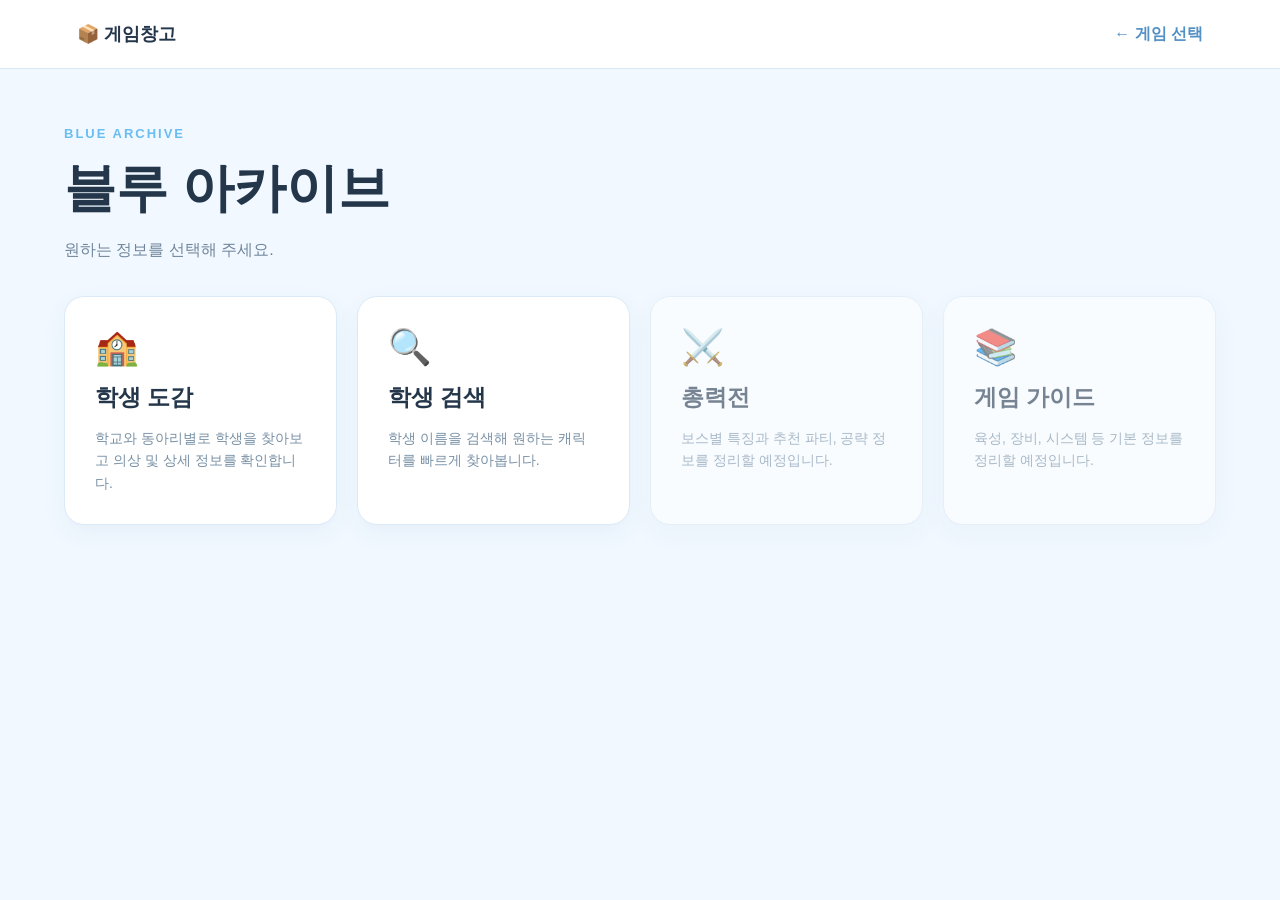
==== games/bluearchive.html @ ee07b594 "Create bluearchive.html" ====
<!DOCTYPE html>
<html lang="ko">
<head>
  <meta charset="UTF-8">
  <meta name="viewport" content="width=device-width, initial-scale=1.0">
  <title>블루 아카이브 | 게임창고</title>

  <style>
    * {
      box-sizing: border-box;
    }

    body {
      margin: 0;
      min-height: 100vh;
      font-family: "Pretendard", "Malgun Gothic", sans-serif;
      color: #24364a;
      background: #f1f8ff;
    }

    header {
      display: flex;
      justify-content: space-between;
      align-items: center;
      padding: 22px 6%;
      background: white;
      border-bottom: 1px solid #dbe8f5;
    }

    .site-name {
      font-size: 18px;
      font-weight: 800;
      color: #24364a;
      text-decoration: none;
    }

    .back-button {
      color: #528fc4;
      text-decoration: none;
      font-weight: 600;
    }

    main {
      max-width: 1200px;
      margin: 0 auto;
      padding: 55px 24px;
    }

    .page-title {
      margin-bottom: 35px;
    }

    .page-title span {
      color: #69bdf1;
      font-weight: 700;
      letter-spacing: 2px;
      font-size: 13px;
    }

    .page-title h1 {
      font-size: clamp(32px, 5vw, 52px);
      margin: 12px 0;
    }

    .page-title p {
      color: #71869b;
    }

    .menu-grid {
      display: grid;
      grid-template-columns:
        repeat(auto-fit, minmax(230px, 1fr));
      gap: 20px;
    }

    .menu-card {
      display: flex;
      flex-direction: column;
      gap: 14px;
      padding: 30px;
      min-height: 200px;
      border-radius: 20px;
      background: white;
      border: 1px solid #dceaf7;
      box-shadow: 0 8px 25px rgba(49, 110, 160, 0.06);
      text-decoration: none;
      color: inherit;
      transition: transform 0.25s, box-shadow 0.25s;
    }

    .menu-card:hover {
      transform: translateY(-5px);
      box-shadow: 0 15px 35px rgba(49, 110, 160, 0.14);
    }

    .menu-icon {
      font-size: 35px;
    }

    .menu-card h2 {
      margin: 0;
      font-size: 23px;
    }

    .menu-card p {
      margin: 0;
      line-height: 1.6;
      color: #7890a5;
      font-size: 14px;
    }

    .menu-card.disabled {
      opacity: 0.6;
      cursor: default;
    }

    .menu-card.disabled:hover {
      transform: none;
      box-shadow: 0 8px 25px rgba(49, 110, 160, 0.06);
    }

    @media (max-width: 600px) {
      header {
        padding: 18px 22px;
      }

      main {
        padding: 35px 20px;
      }
    }
  </style>
</head>

<body>

  <header>
    <a class="site-name" href="../index.html">
      📦 게임창고
    </a>

    <a class="back-button" href="../index.html">
      ← 게임 선택
    </a>
  </header>

  <main>

    <div class="page-title">
      <span>BLUE ARCHIVE</span>
      <h1>블루 아카이브</h1>
      <p>원하는 정보를 선택해 주세요.</p>
    </div>

    <section class="menu-grid">

      <a class="menu-card" href="schools.html">
        <div class="menu-icon">🏫</div>
        <h2>학생 도감</h2>
        <p>
          학교와 동아리별로 학생을 찾아보고
          의상 및 상세 정보를 확인합니다.
        </p>
      </a>

      <a class="menu-card" href="students.html">
        <div class="menu-icon">🔍</div>
        <h2>학생 검색</h2>
        <p>
          학생 이름을 검색해 원하는
          캐릭터를 빠르게 찾아봅니다.
        </p>
      </a>

      <div class="menu-card disabled">
        <div class="menu-icon">⚔️</div>
        <h2>총력전</h2>
        <p>
          보스별 특징과 추천 파티,
          공략 정보를 정리할 예정입니다.
        </p>
      </div>

      <div class="menu-card disabled">
        <div class="menu-icon">📚</div>
        <h2>게임 가이드</h2>
        <p>
          육성, 장비, 시스템 등
          기본 정보를 정리할 예정입니다.
        </p>
      </div>

    </section>

  </main>

</body>
</html>
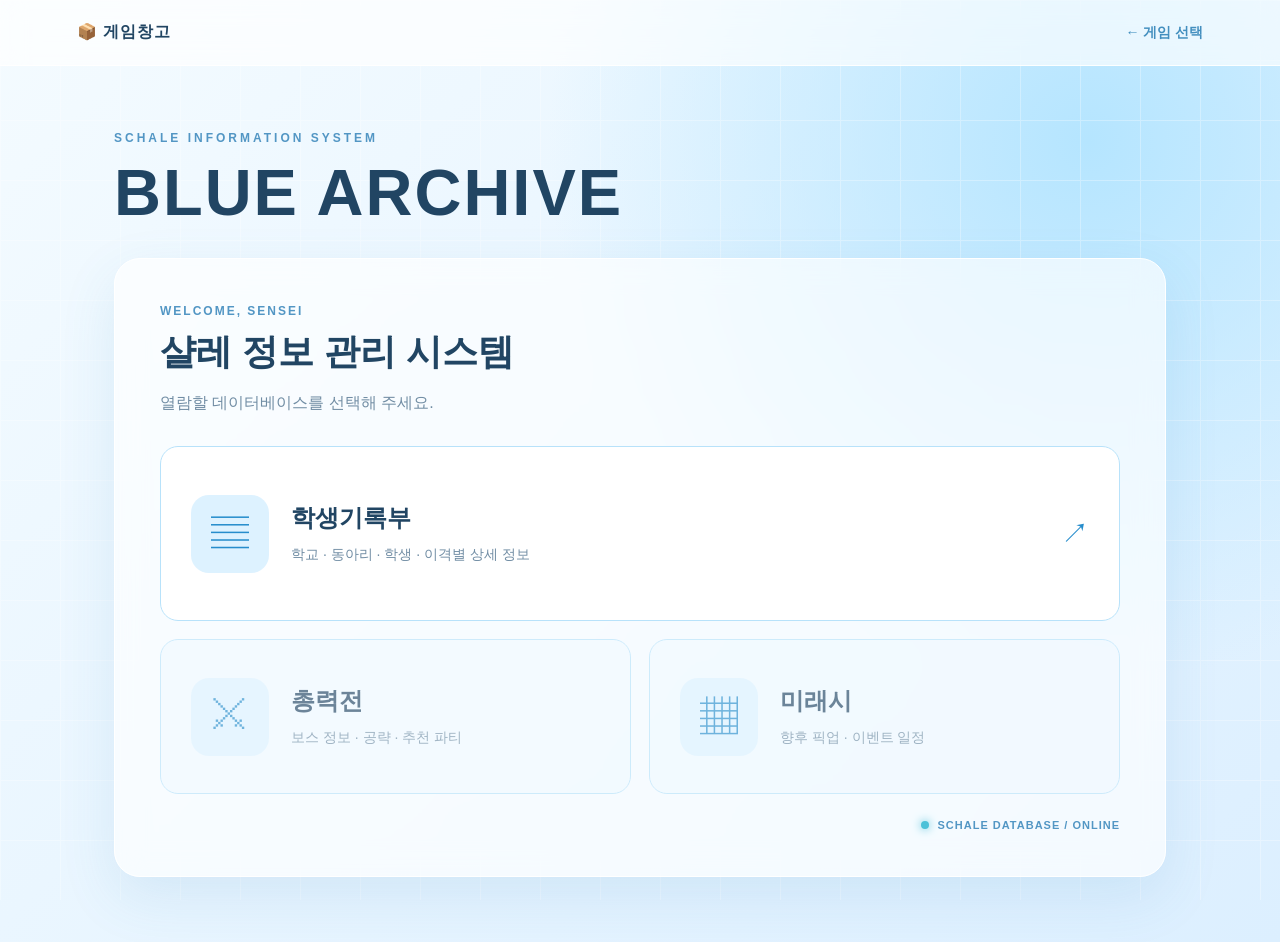
==== commit f929a3e8: "Update bluearchive.html" ====
--- a/games/bluearchive.html
+++ b/games/bluearchive.html
@@ -7,192 +7,262 @@
   <title>블루 아카이브 | 게임창고</title>
 
   <style>
-    * {
-      box-sizing: border-box;
-    }
+    * { box-sizing: border-box; }
 
     body {
       margin: 0;
       min-height: 100vh;
       font-family: "Pretendard", "Malgun Gothic", sans-serif;
-      color: #24364a;
-      background: #f1f8ff;
-    }
+      color: #214563;
+      background:
+        radial-gradient(circle at 85% 15%, #b5e5ff 0%, transparent 40%),
+        linear-gradient(135deg, #f4fbff, #dcefff);
+    }
+
+    body::before {
+      content: "";
+      position: fixed;
+      inset: 0;
+      pointer-events: none;
+      opacity: .3;
+      background-image:
+        linear-gradient(#fff 1px, transparent 1px),
+        linear-gradient(90deg, #fff 1px, transparent 1px);
+      background-size: 60px 60px;
+    }
+
+    a { text-decoration: none; color: inherit; }
 
     header {
-      display: flex;
+      position: relative;
+      display: flex;
+      align-items: center;
       justify-content: space-between;
-      align-items: center;
       padding: 22px 6%;
-      background: white;
-      border-bottom: 1px solid #dbe8f5;
+      background: rgba(255,255,255,.65);
+      border-bottom: 1px solid rgba(255,255,255,.9);
+      backdrop-filter: blur(12px);
     }
 
     .site-name {
-      font-size: 18px;
       font-weight: 800;
-      color: #24364a;
-      text-decoration: none;
+      letter-spacing: 1px;
     }
 
     .back-button {
-      color: #528fc4;
-      text-decoration: none;
-      font-weight: 600;
+      color: #438fbf;
+      font-size: 14px;
+      font-weight: 700;
     }
 
     main {
-      max-width: 1200px;
+      position: relative;
+      width: min(1100px, 100%);
+      min-height: calc(100vh - 72px);
       margin: 0 auto;
-      padding: 55px 24px;
-    }
-
-    .page-title {
-      margin-bottom: 35px;
-    }
-
-    .page-title span {
-      color: #69bdf1;
-      font-weight: 700;
+      padding: 65px 24px;
+      display: flex;
+      flex-direction: column;
+      justify-content: center;
+    }
+
+    .system-label {
+      color: #5296c4;
+      font-size: 12px;
+      font-weight: 800;
+      letter-spacing: 3px;
+    }
+
+    .game-title {
+      margin: 10px 0 28px;
+      font-size: clamp(36px, 6vw, 65px);
       letter-spacing: 2px;
-      font-size: 13px;
-    }
-
-    .page-title h1 {
-      font-size: clamp(32px, 5vw, 52px);
-      margin: 12px 0;
-    }
-
-    .page-title p {
-      color: #71869b;
+    }
+
+    .dashboard {
+      padding: clamp(24px, 4vw, 45px);
+      background: rgba(255,255,255,.65);
+      border: 1px solid white;
+      border-radius: 26px;
+      box-shadow: 0 20px 55px rgba(61,136,190,.12);
+      backdrop-filter: blur(15px);
+    }
+
+    .welcome {
+      color: #5296c4;
+      font-size: 12px;
+      font-weight: 800;
+      letter-spacing: 2px;
+    }
+
+    .dashboard h2 {
+      margin: 10px 0;
+      font-size: clamp(24px, 4vw, 36px);
+    }
+
+    .description {
+      color: #718da4;
+      margin-bottom: 32px;
     }
 
     .menu-grid {
       display: grid;
-      grid-template-columns:
-        repeat(auto-fit, minmax(230px, 1fr));
-      gap: 20px;
+      grid-template-columns: repeat(2, minmax(0,1fr));
+      gap: 18px;
     }
 
     .menu-card {
-      display: flex;
-      flex-direction: column;
-      gap: 14px;
+      position: relative;
+      display: flex;
+      align-items: center;
+      gap: 22px;
       padding: 30px;
-      min-height: 200px;
-      border-radius: 20px;
-      background: white;
-      border: 1px solid #dceaf7;
-      box-shadow: 0 8px 25px rgba(49, 110, 160, 0.06);
-      text-decoration: none;
-      color: inherit;
-      transition: transform 0.25s, box-shadow 0.25s;
+      min-height: 155px;
+      background: rgba(240,249,255,.9);
+      border: 1px solid #b8e2fa;
+      border-radius: 18px;
+      transition: transform .25s, box-shadow .25s, border-color .25s;
     }
 
     .menu-card:hover {
       transform: translateY(-5px);
-      box-shadow: 0 15px 35px rgba(49, 110, 160, 0.14);
+      border-color: #54b4ed;
+      box-shadow: 0 15px 30px rgba(54,145,205,.15);
+    }
+
+    .menu-card.featured {
+      grid-column: 1 / -1;
+      background: white;
+      min-height: 175px;
     }
 
     .menu-icon {
-      font-size: 35px;
-    }
-
-    .menu-card h2 {
+      display: grid;
+      place-items: center;
+      flex-shrink: 0;
+      width: 78px;
+      height: 78px;
+      border-radius: 18px;
+      background: #ddf2ff;
+      color: #268dcc;
+      font-size: 38px;
+    }
+
+    .menu-text h3 {
+      margin: 0 0 9px;
+      font-size: 24px;
+    }
+
+    .menu-text p {
       margin: 0;
-      font-size: 23px;
-    }
-
-    .menu-card p {
-      margin: 0;
+      color: #718da4;
+      font-size: 14px;
       line-height: 1.6;
-      color: #7890a5;
-      font-size: 14px;
-    }
-
-    .menu-card.disabled {
-      opacity: 0.6;
+    }
+
+    .arrow {
+      margin-left: auto;
+      font-size: 28px;
+      color: #268dcc;
+    }
+
+    .disabled {
+      opacity: .65;
       cursor: default;
     }
 
-    .menu-card.disabled:hover {
+    .disabled:hover {
       transform: none;
-      box-shadow: 0 8px 25px rgba(49, 110, 160, 0.06);
-    }
-
-    @media (max-width: 600px) {
-      header {
-        padding: 18px 22px;
-      }
-
-      main {
-        padding: 35px 20px;
-      }
+      box-shadow: none;
+      border-color: #b8e2fa;
+    }
+
+    .status {
+      display: flex;
+      align-items: center;
+      justify-content: flex-end;
+      gap: 9px;
+      margin-top: 25px;
+      color: #5296c4;
+      font-size: 11px;
+      font-weight: 700;
+      letter-spacing: 1px;
+    }
+
+    .status-dot {
+      width: 8px;
+      height: 8px;
+      border-radius: 50%;
+      background: #4cc1d8;
+      box-shadow: 0 0 10px #4cc1d8;
+    }
+
+    @media (max-width: 650px) {
+      header { padding: 18px 20px; }
+      main { padding: 35px 18px; }
+      .dashboard { padding: 22px; }
+      .menu-grid { grid-template-columns: 1fr; }
+      .menu-card.featured { grid-column: auto; }
+      .menu-card { padding: 20px; min-height: 125px; }
+      .menu-icon { width: 60px; height: 60px; font-size: 30px; }
+      .menu-text h3 { font-size: 20px; }
     }
   </style>
 </head>
 
 <body>
-
   <header>
     <a class="site-name" href="../index.html">
       📦 게임창고
     </a>
-
     <a class="back-button" href="../index.html">
       ← 게임 선택
     </a>
   </header>
 
   <main>
-
-    <div class="page-title">
-      <span>BLUE ARCHIVE</span>
-      <h1>블루 아카이브</h1>
-      <p>원하는 정보를 선택해 주세요.</p>
-    </div>
-
-    <section class="menu-grid">
-
-      <a class="menu-card" href="schools.html">
-        <div class="menu-icon">🏫</div>
-        <h2>학생 도감</h2>
-        <p>
-          학교와 동아리별로 학생을 찾아보고
-          의상 및 상세 정보를 확인합니다.
-        </p>
-      </a>
-
-      <a class="menu-card" href="students.html">
-        <div class="menu-icon">🔍</div>
-        <h2>학생 검색</h2>
-        <p>
-          학생 이름을 검색해 원하는
-          캐릭터를 빠르게 찾아봅니다.
-        </p>
-      </a>
-
-      <div class="menu-card disabled">
-        <div class="menu-icon">⚔️</div>
-        <h2>총력전</h2>
-        <p>
-          보스별 특징과 추천 파티,
-          공략 정보를 정리할 예정입니다.
-        </p>
+    <div class="system-label">SCHALE INFORMATION SYSTEM</div>
+    <h1 class="game-title">BLUE ARCHIVE</h1>
+
+    <section class="dashboard">
+      <div class="welcome">WELCOME, SENSEI</div>
+      <h2>샬레 정보 관리 시스템</h2>
+      <p class="description">
+        열람할 데이터베이스를 선택해 주세요.
+      </p>
+
+      <div class="menu-grid">
+        <a class="menu-card featured" href="schools.html">
+          <div class="menu-icon">▤</div>
+          <div class="menu-text">
+            <h3>학생기록부</h3>
+            <p>학교 · 동아리 · 학생 · 이격별 상세 정보</p>
+          </div>
+          <span class="arrow">↗</span>
+        </a>
+
+        <div class="menu-card disabled">
+          <div class="menu-icon">⚔</div>
+          <div class="menu-text">
+            <h3>총력전</h3>
+            <p>보스 정보 · 공략 · 추천 파티</p>
+          </div>
+        </div>
+
+        <div class="menu-card disabled">
+          <div class="menu-icon">▦</div>
+          <div class="menu-text">
+            <h3>미래시</h3>
+            <p>향후 픽업 · 이벤트 일정</p>
+          </div>
+        </div>
       </div>
 
-      <div class="menu-card disabled">
-        <div class="menu-icon">📚</div>
-        <h2>게임 가이드</h2>
-        <p>
-          육성, 장비, 시스템 등
-          기본 정보를 정리할 예정입니다.
-        </p>
+      <div class="status">
+        <span class="status-dot"></span>
+        SCHALE DATABASE / ONLINE
       </div>
-
     </section>
-
   </main>
-
 </body>
 </html>
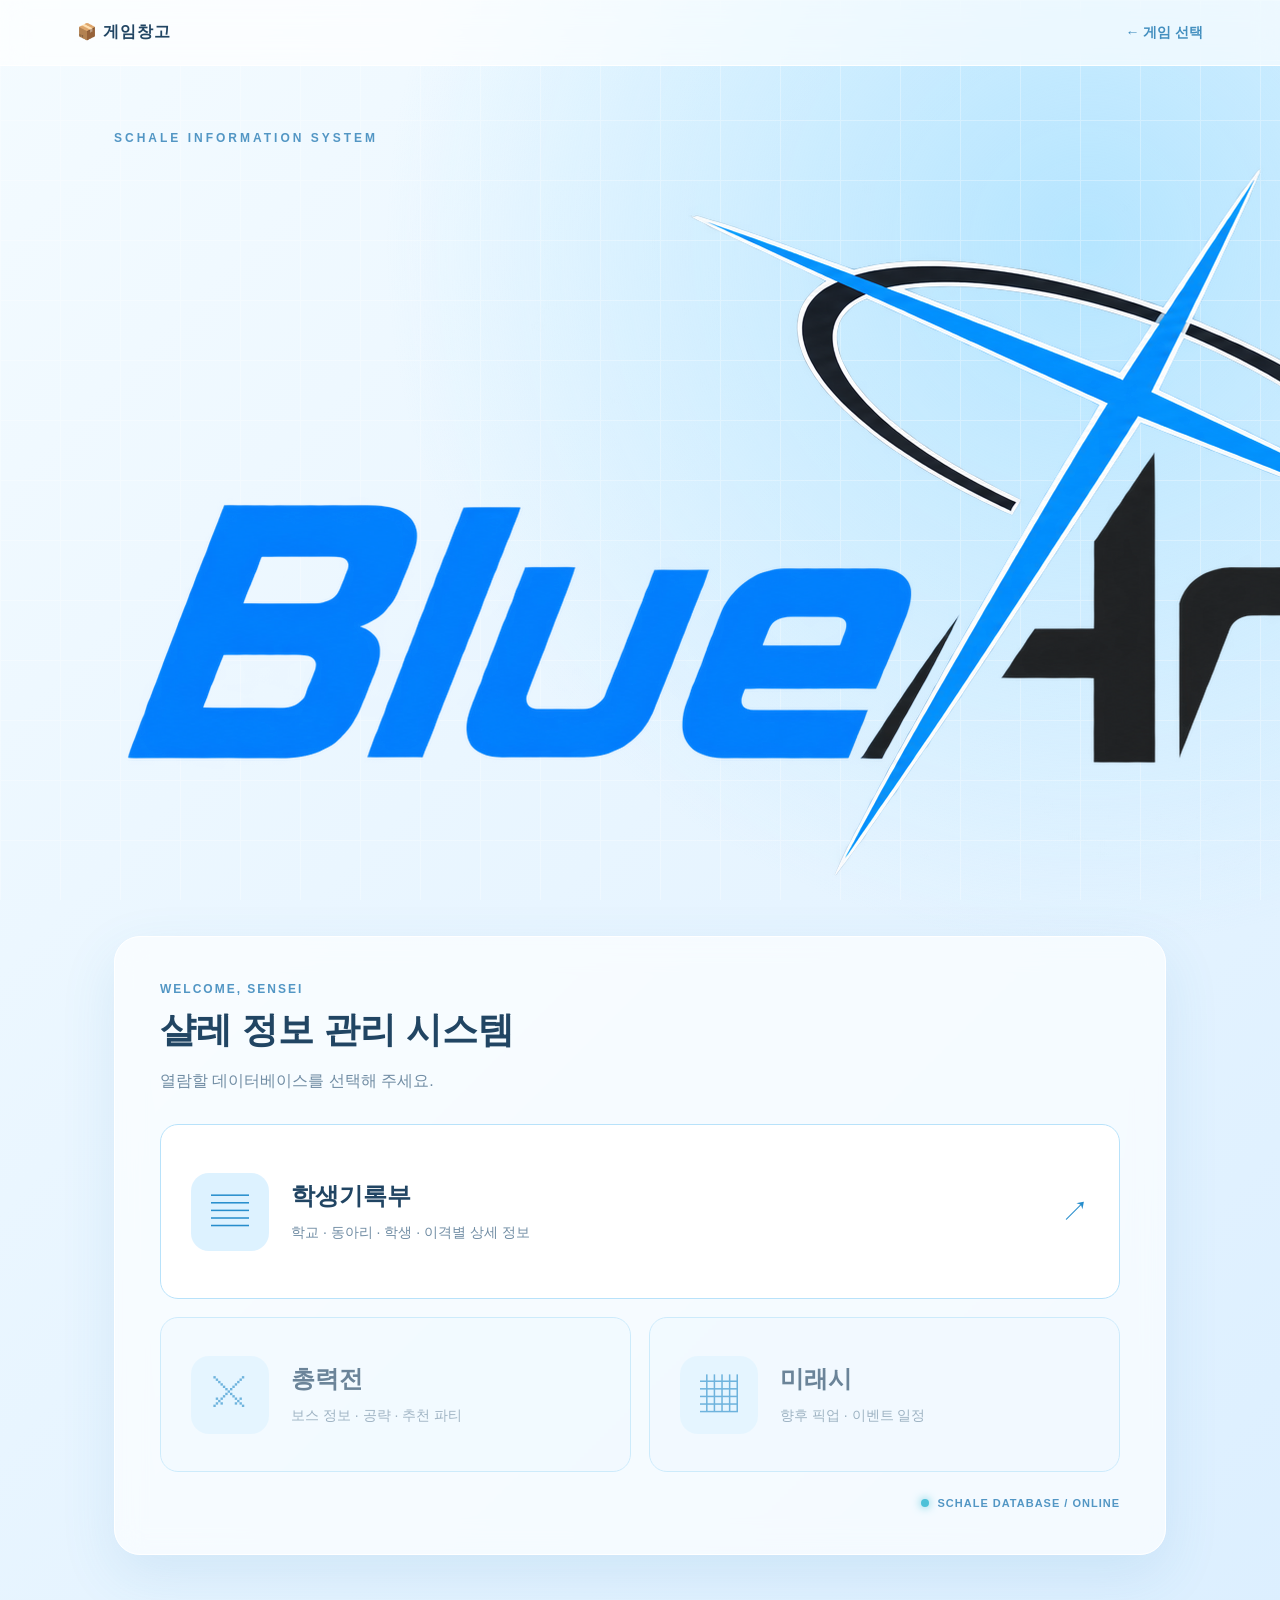
==== commit 206eed4b: "Update bluearchive.html" ====
--- a/games/bluearchive.html
+++ b/games/bluearchive.html
@@ -222,7 +222,13 @@
 
   <main>
     <div class="system-label">SCHALE INFORMATION SYSTEM</div>
-    <h1 class="game-title">BLUE ARCHIVE</h1>
+   <h1 class="game-title">
+  <img
+    src="../bluearchive-logo.png"
+    alt="블루 아카이브"
+    class="game-logo"
+  >
+</h1>
 
     <section class="dashboard">
       <div class="welcome">WELCOME, SENSEI</div>
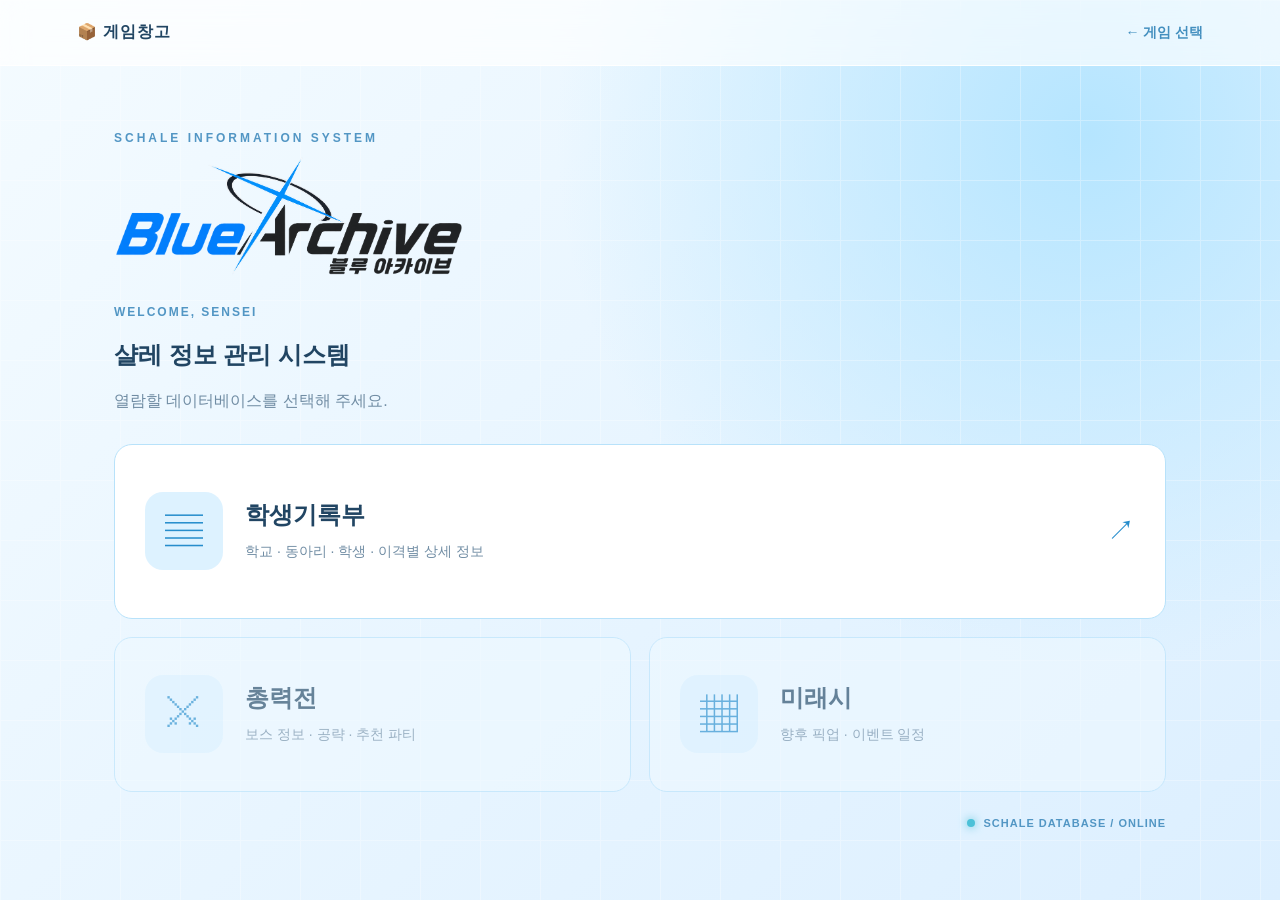
==== commit 7870ac78: "Update bluearchive.html" ====
--- a/games/bluearchive.html
+++ b/games/bluearchive.html
@@ -73,11 +73,22 @@
       letter-spacing: 3px;
     }
 
-    .game-title {
-      margin: 10px 0 28px;
-      font-size: clamp(36px, 6vw, 65px);
-      letter-spacing: 2px;
-    }
+.game-title {
+  margin: 10px 0 28px;
+  font-size: clamp(36px, 6vw, 65px);
+  letter-spacing: 2px;
+}
+
+/* 블루 아카이브 로고 */
+.game-logo {
+  display: block;
+  width: 350px;
+  max-width: 100%;
+  height: auto;
+  object-fit: contain;
+}
+
+.dashboard {
 
     .dashboard {
       padding: clamp(24px, 4vw, 45px);
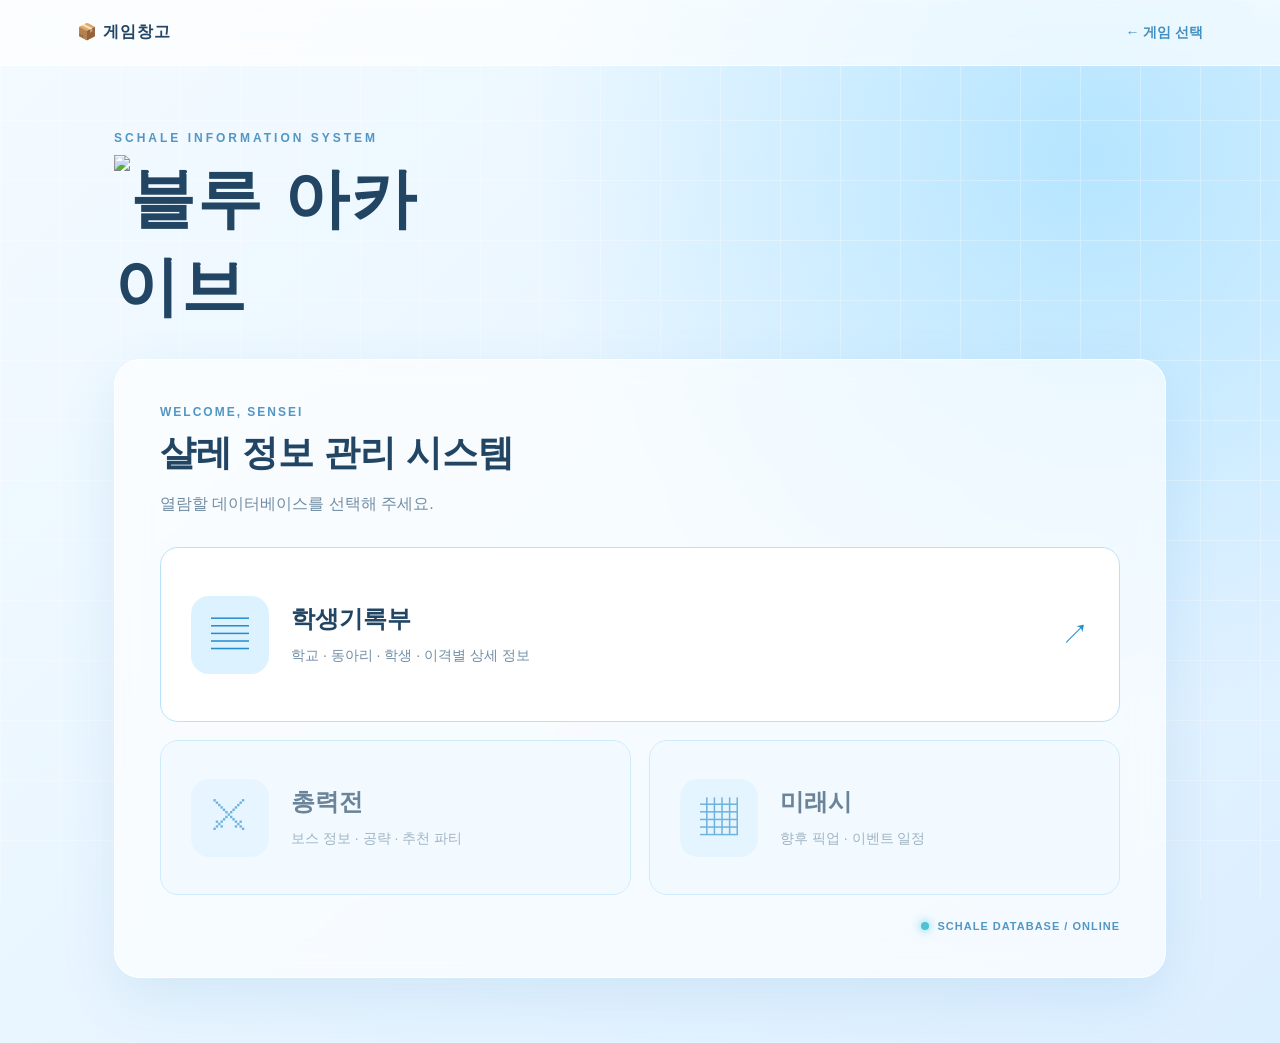
==== commit 9db743d9: "Update bluearchive.html" ====
--- a/games/bluearchive.html
+++ b/games/bluearchive.html
@@ -1,4 +1,3 @@
-
 <!DOCTYPE html>
 <html lang="ko">
 <head>
@@ -7,7 +6,9 @@
   <title>블루 아카이브 | 게임창고</title>
 
   <style>
-    * { box-sizing: border-box; }
+    * {
+      box-sizing: border-box;
+    }
 
     body {
       margin: 0;
@@ -24,14 +25,17 @@
       position: fixed;
       inset: 0;
       pointer-events: none;
-      opacity: .3;
+      opacity: 0.3;
       background-image:
         linear-gradient(#fff 1px, transparent 1px),
         linear-gradient(90deg, #fff 1px, transparent 1px);
       background-size: 60px 60px;
     }
 
-    a { text-decoration: none; color: inherit; }
+    a {
+      text-decoration: none;
+      color: inherit;
+    }
 
     header {
       position: relative;
@@ -39,8 +43,8 @@
       align-items: center;
       justify-content: space-between;
       padding: 22px 6%;
-      background: rgba(255,255,255,.65);
-      border-bottom: 1px solid rgba(255,255,255,.9);
+      background: rgba(255, 255, 255, 0.65);
+      border-bottom: 1px solid rgba(255, 255, 255, 0.9);
       backdrop-filter: blur(12px);
     }
 
@@ -73,29 +77,29 @@
       letter-spacing: 3px;
     }
 
-.game-title {
-  margin: 10px 0 28px;
-  font-size: clamp(36px, 6vw, 65px);
-  letter-spacing: 2px;
-}
-
-/* 블루 아카이브 로고 */
-.game-logo {
-  display: block;
-  width: 350px;
-  max-width: 100%;
-  height: auto;
-  object-fit: contain;
-}
-
-.dashboard {
-
+    /* 블루 아카이브 타이틀 */
+    .game-title {
+      margin: 10px 0 28px;
+      font-size: clamp(36px, 6vw, 65px);
+      letter-spacing: 2px;
+    }
+
+    /* 블루 아카이브 로고 */
+    .game-logo {
+      display: block;
+      width: 350px;
+      max-width: 100%;
+      height: auto;
+      object-fit: contain;
+    }
+
+    /* 메인 대시보드 */
     .dashboard {
       padding: clamp(24px, 4vw, 45px);
-      background: rgba(255,255,255,.65);
+      background: rgba(255, 255, 255, 0.65);
       border: 1px solid white;
       border-radius: 26px;
-      box-shadow: 0 20px 55px rgba(61,136,190,.12);
+      box-shadow: 0 20px 55px rgba(61, 136, 190, 0.12);
       backdrop-filter: blur(15px);
     }
 
@@ -116,12 +120,14 @@
       margin-bottom: 32px;
     }
 
+    /* 메뉴 배치 */
     .menu-grid {
       display: grid;
-      grid-template-columns: repeat(2, minmax(0,1fr));
+      grid-template-columns: repeat(2, minmax(0, 1fr));
       gap: 18px;
     }
 
+    /* 메뉴 카드 */
     .menu-card {
       position: relative;
       display: flex;
@@ -129,18 +135,22 @@
       gap: 22px;
       padding: 30px;
       min-height: 155px;
-      background: rgba(240,249,255,.9);
+      background: rgba(240, 249, 255, 0.9);
       border: 1px solid #b8e2fa;
       border-radius: 18px;
-      transition: transform .25s, box-shadow .25s, border-color .25s;
+      transition:
+        transform 0.25s,
+        box-shadow 0.25s,
+        border-color 0.25s;
     }
 
     .menu-card:hover {
       transform: translateY(-5px);
       border-color: #54b4ed;
-      box-shadow: 0 15px 30px rgba(54,145,205,.15);
-    }
-
+      box-shadow: 0 15px 30px rgba(54, 145, 205, 0.15);
+    }
+
+    /* 학생기록부 강조 */
     .menu-card.featured {
       grid-column: 1 / -1;
       background: white;
@@ -177,8 +187,9 @@
       color: #268dcc;
     }
 
+    /* 준비 중 메뉴 */
     .disabled {
-      opacity: .65;
+      opacity: 0.65;
       cursor: default;
     }
 
@@ -188,6 +199,7 @@
       border-color: #b8e2fa;
     }
 
+    /* 시스템 상태 표시 */
     .status {
       display: flex;
       align-items: center;
@@ -208,78 +220,146 @@
       box-shadow: 0 0 10px #4cc1d8;
     }
 
+    /* 모바일 화면 */
     @media (max-width: 650px) {
-      header { padding: 18px 20px; }
-      main { padding: 35px 18px; }
-      .dashboard { padding: 22px; }
-      .menu-grid { grid-template-columns: 1fr; }
-      .menu-card.featured { grid-column: auto; }
-      .menu-card { padding: 20px; min-height: 125px; }
-      .menu-icon { width: 60px; height: 60px; font-size: 30px; }
-      .menu-text h3 { font-size: 20px; }
+      header {
+        padding: 18px 20px;
+      }
+
+      main {
+        padding: 35px 18px;
+      }
+
+      .dashboard {
+        padding: 22px;
+      }
+
+      .menu-grid {
+        grid-template-columns: 1fr;
+      }
+
+      .menu-card.featured {
+        grid-column: auto;
+      }
+
+      .menu-card {
+        padding: 20px;
+        min-height: 125px;
+      }
+
+      .menu-icon {
+        width: 60px;
+        height: 60px;
+        font-size: 30px;
+      }
+
+      .menu-text h3 {
+        font-size: 20px;
+      }
     }
   </style>
 </head>
 
 <body>
+
+  <!-- 상단 메뉴 -->
   <header>
     <a class="site-name" href="../index.html">
       📦 게임창고
     </a>
+
     <a class="back-button" href="../index.html">
       ← 게임 선택
     </a>
   </header>
 
   <main>
-    <div class="system-label">SCHALE INFORMATION SYSTEM</div>
-   <h1 class="game-title">
-  <img
-    src="../bluearchive-logo.png"
-    alt="블루 아카이브"
-    class="game-logo"
-  >
-</h1>
-
+
+    <!-- 시스템 이름 -->
+    <div class="system-label">
+      SCHALE INFORMATION SYSTEM
+    </div>
+
+    <!-- 블루 아카이브 로고 -->
+    <h1 class="game-title">
+      <img
+        src="../images/bluearchive/logo/bluearchive-logo.png"
+        alt="블루 아카이브"
+        class="game-logo"
+      >
+    </h1>
+
+    <!-- 샬레 대시보드 -->
     <section class="dashboard">
-      <div class="welcome">WELCOME, SENSEI</div>
+
+      <div class="welcome">
+        WELCOME, SENSEI
+      </div>
+
       <h2>샬레 정보 관리 시스템</h2>
+
       <p class="description">
         열람할 데이터베이스를 선택해 주세요.
       </p>
 
+      <!-- 메뉴 -->
       <div class="menu-grid">
+
+        <!-- 학생기록부 -->
         <a class="menu-card featured" href="schools.html">
-          <div class="menu-icon">▤</div>
+
+          <div class="menu-icon">
+            ▤
+          </div>
+
           <div class="menu-text">
             <h3>학생기록부</h3>
             <p>학교 · 동아리 · 학생 · 이격별 상세 정보</p>
           </div>
+
           <span class="arrow">↗</span>
+
         </a>
 
+        <!-- 총력전 -->
         <div class="menu-card disabled">
-          <div class="menu-icon">⚔</div>
+
+          <div class="menu-icon">
+            ⚔
+          </div>
+
           <div class="menu-text">
             <h3>총력전</h3>
             <p>보스 정보 · 공략 · 추천 파티</p>
           </div>
+
         </div>
 
+        <!-- 미래시 -->
         <div class="menu-card disabled">
-          <div class="menu-icon">▦</div>
+
+          <div class="menu-icon">
+            ▦
+          </div>
+
           <div class="menu-text">
             <h3>미래시</h3>
             <p>향후 픽업 · 이벤트 일정</p>
           </div>
+
         </div>
+
       </div>
 
+      <!-- 시스템 상태 -->
       <div class="status">
         <span class="status-dot"></span>
         SCHALE DATABASE / ONLINE
       </div>
+
     </section>
+
   </main>
+
 </body>
 </html>
